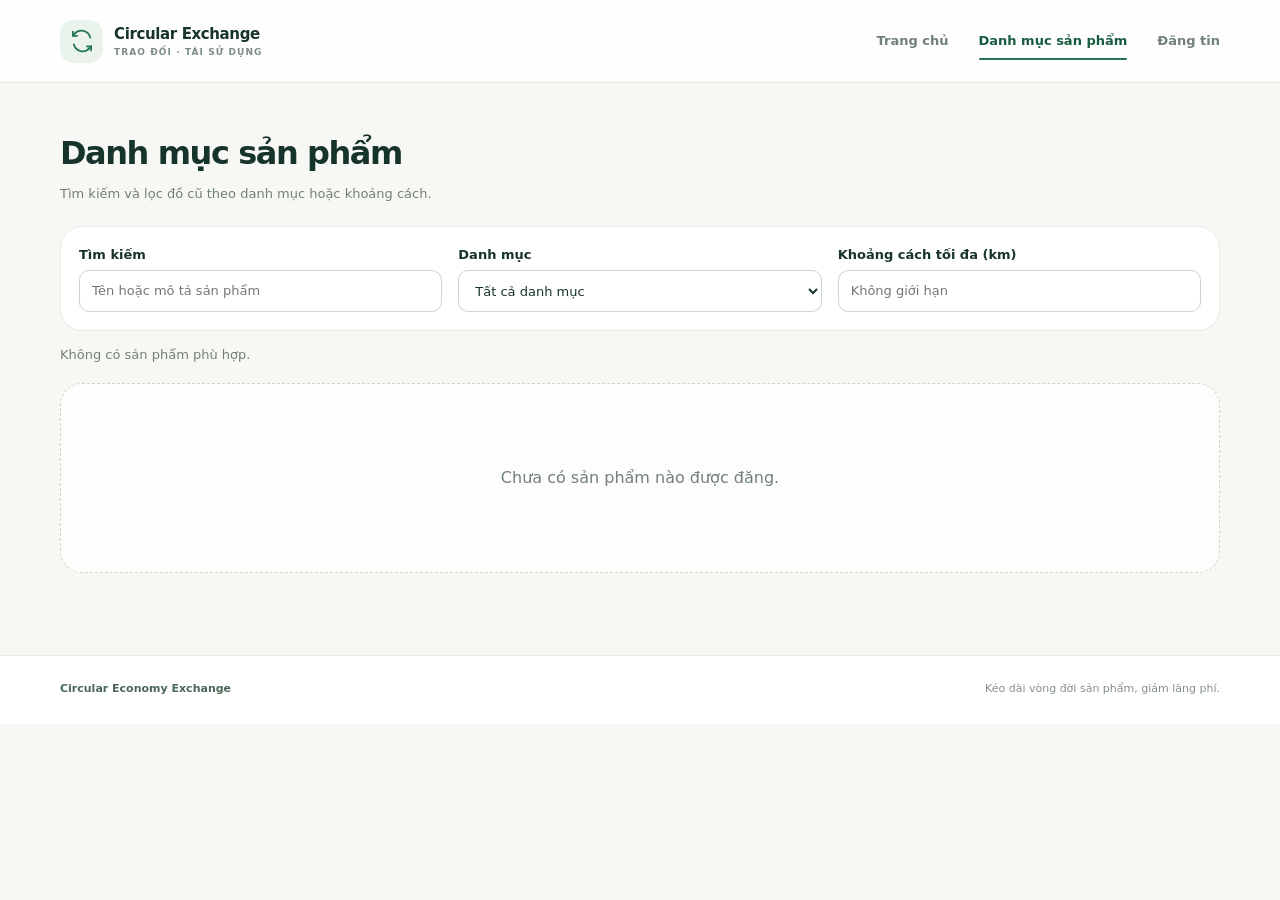
==== category.html @ d6bfd1c2 "Tích hợp 3 phần thành website hoàn chỉnh theo README - Ghép Trang chủ (AI 1), Danh mục (AI 2), Đăng " ====
<!doctype html>
<html lang="vi">
<head>
  <meta charset="utf-8">
  <meta name="viewport" content="width=device-width, initial-scale=1">
  <meta name="description" content="Tìm kiếm và lọc đồ cũ theo danh mục, khoảng cách - Circular Economy Exchange.">
  <link rel="icon" href="data:,">
  <title>Danh mục sản phẩm | Circular Economy Exchange</title>
  <link rel="stylesheet" href="./assets/css/tokens.css">
  <link rel="stylesheet" href="./assets/css/layout.css">
  <link rel="stylesheet" href="./assets/css/product-grid.css">
  <link rel="stylesheet" href="./assets/css/category.css">
  <script src="./assets/js/cee-config.js"></script>
  <script src="./assets/js/waste-reduction.js"></script>
  <script src="./assets/js/post-listing.js"></script>
  <script src="./assets/js/cee-data.js"></script>
  <script src="./assets/js/category-filter.js"></script>
  <script type="module" src="./assets/js/category-page.js"></script>
</head>
<body>
  <a class="skip-link" href="#main-content">Chuyển đến nội dung chính</a>

  <header class="site-header">
    <div class="site-header__inner page-shell">
      <a class="brand" href="./index.html" aria-label="Circular Economy Exchange - Trang chủ">
        <span class="brand__mark" aria-hidden="true">
          <svg viewBox="0 0 32 32" focusable="false">
            <path d="M25.4 12.2A10.4 10.4 0 0 0 7.2 8.1L5.6 10" />
            <path d="M5.6 5.2V10h4.8" />
            <path d="M6.6 19.8a10.4 10.4 0 0 0 18.2 4.1l1.6-1.9" />
            <path d="M26.4 26.8V22h-4.8" />
          </svg>
        </span>
        <span class="brand__text">
          <strong>Circular Exchange</strong>
          <span>TRAO ĐỔI · TÁI SỬ DỤNG</span>
        </span>
      </a>

      <nav class="site-nav" aria-label="Điều hướng chính">
        <a class="site-nav__link" href="./index.html">Trang chủ</a>
        <a class="site-nav__link site-nav__link--active" href="./category.html" aria-current="page">Danh mục sản phẩm</a>
        <a class="site-nav__link" href="./post.html">Đăng tin</a>
      </nav>
    </div>
  </header>

  <main id="main-content" class="page-shell category-page">
    <div class="category-heading">
      <h1 class="page-title">Danh mục sản phẩm</h1>
      <p class="page-intro">Tìm kiếm và lọc đồ cũ theo danh mục hoặc khoảng cách.</p>
    </div>

    <form id="filter-form" class="category-filters" role="search">
      <label>
        Tìm kiếm
        <input type="search" id="search-input" placeholder="Tên hoặc mô tả sản phẩm">
      </label>
      <label>
        Danh mục
        <select id="category-select">
          <option value="">Tất cả danh mục</option>
        </select>
      </label>
      <label>
        <span id="distance-label">Khoảng cách tối đa</span>
        <input type="number" id="distance-input" min="0" step="any" placeholder="Không giới hạn">
      </label>
    </form>

    <p id="result-status" class="result-status" role="status" aria-live="polite"></p>

    <!-- Product Grid dùng chung của AI 1 (assets/js/product-grid.js). AI 2 không tự dựng card. -->
    <div id="product-grid" class="product-grid" role="list" aria-label="Kết quả tìm kiếm" aria-busy="false"></div>
  </main>

  <footer class="site-footer">
    <div class="page-shell site-footer__inner">
      <span>Circular Economy Exchange</span>
      <span>Kéo dài vòng đời sản phẩm, giảm lãng phí.</span>
    </div>
  </footer>
</body>
</html>
---- assets/css/tokens.css ----
:root {
  color-scheme: light;
  --color-ink: #17342c;
  --color-muted: #718078;
  --color-primary: #247451;
  --color-primary-dark: #195b3e;
  --color-primary-soft: #eaf4ed;
  --color-canvas: #f7f8f4;
  --color-surface: #ffffff;
  --color-border: #e6ebe4;
  --color-accent: #d6ed86;
  --shadow-card: 0 14px 36px rgba(25, 59, 43, 0.075);
  --radius-card: 22px;
  --font-sans: Inter, ui-sans-serif, system-ui, -apple-system, BlinkMacSystemFont, "Segoe UI", sans-serif;
}

* {
  box-sizing: border-box;
}

html {
  scroll-behavior: smooth;
}

body {
  margin: 0;
  background: var(--color-canvas);
  color: var(--color-ink);
  font-family: var(--font-sans);
  line-height: 1.5;
  -webkit-font-smoothing: antialiased;
}

button,
a {
  font: inherit;
}

a {
  color: inherit;
}

.page-shell {
  width: min(1160px, calc(100% - 48px));
  margin-inline: auto;
}

:focus-visible {
  outline: 3px solid #81b59a;
  outline-offset: 3px;
}

@media (prefers-reduced-motion: reduce) {
  *,
  *::before,
  *::after {
    scroll-behavior: auto !important;
    animation-duration: 0.01ms !important;
    animation-iteration-count: 1 !important;
    transition-duration: 0.01ms !important;
  }
}
---- assets/css/layout.css ----
/* Khung chung của cả 3 trang (header, điều hướng, footer) — thuộc AI 1. */
.skip-link {
  position: absolute;
  z-index: 10;
  top: 10px;
  left: 10px;
  transform: translateY(-160%);
  border-radius: 8px;
  background: #fff;
  padding: 10px 14px;
  color: var(--color-ink);
}

.skip-link:focus {
  transform: translateY(0);
}

.site-header {
  border-bottom: 1px solid rgba(220, 229, 220, 0.8);
  background: rgba(255, 255, 255, 0.82);
}

.site-header__inner {
  display: flex;
  min-height: 82px;
  align-items: center;
  justify-content: space-between;
  gap: 24px;
}

.brand {
  display: inline-flex;
  align-items: center;
  gap: 11px;
  text-decoration: none;
}

.brand__mark {
  display: grid;
  width: 43px;
  height: 43px;
  place-items: center;
  border-radius: 14px;
  background: var(--color-primary-soft);
  color: var(--color-primary);
}

.brand__mark svg {
  width: 28px;
  height: 28px;
  fill: none;
  stroke: currentColor;
  stroke-linecap: round;
  stroke-linejoin: round;
  stroke-width: 2;
}

.brand__text {
  display: grid;
  gap: 1px;
}

.brand__text strong {
  font-size: 15px;
  font-weight: 800;
  letter-spacing: -0.025em;
}

.brand__text span {
  color: #7b8d82;
  font-size: 9px;
  font-weight: 750;
  letter-spacing: 0.12em;
}

.site-nav {
  display: flex;
  align-items: center;
  gap: 30px;
}

.site-nav__link {
  position: relative;
  padding: 9px 0;
  color: #718078;
  font-size: 13px;
  font-weight: 650;
  text-decoration: none;
  transition: color 160ms ease;
}

.site-nav__link:hover,
.site-nav__link--active {
  color: var(--color-primary-dark);
}

.site-nav__link--active::after {
  position: absolute;
  right: 0;
  bottom: 0;
  left: 0;
  height: 2px;
  border-radius: 2px;
  background: var(--color-primary);
  content: "";
}

.site-footer {
  border-top: 1px solid var(--color-border);
  background: #fff;
}

.site-footer__inner {
  display: flex;
  min-height: 68px;
  align-items: center;
  justify-content: space-between;
  gap: 20px;
  color: #839087;
  font-size: 11px;
}

.site-footer__inner span:first-child {
  color: #4a6656;
  font-weight: 750;
}

.page-title {
  margin: 0;
  color: var(--color-ink);
  font-size: clamp(25px, 3vw, 32px);
  font-weight: 800;
  letter-spacing: -0.045em;
}

.page-intro {
  margin: 7px 0 0;
  color: var(--color-muted);
  font-size: 13px;
}

@media (max-width: 820px) {
  .site-header__inner {
    flex-wrap: wrap;
    padding: 12px 0;
  }
}

@media (max-width: 560px) {
  .page-shell {
    width: min(100% - 32px, 1160px);
  }

  .site-header__inner {
    min-height: 72px;
  }

  .brand__mark {
    width: 39px;
    height: 39px;
  }

  .brand__text strong {
    font-size: 13px;
  }

  .brand__text span {
    font-size: 8px;
  }

  .site-nav {
    flex-wrap: wrap;
    gap: 4px 14px;
  }

  .site-nav__link {
    font-size: 11px;
  }

  .site-footer__inner {
    min-height: 76px;
    align-items: flex-start;
    flex-direction: column;
    justify-content: center;
    gap: 3px;
  }
}
---- assets/css/product-grid.css ----
/* Shared component stylesheet: AI 2 should reuse this file with product-grid.js. */
.product-grid {
  display: grid;
  grid-template-columns: repeat(3, minmax(0, 1fr));
  gap: 22px;
  align-items: stretch;
}

.product-card {
  min-width: 0;
  overflow: hidden;
  border: 1px solid var(--color-border);
  border-radius: var(--radius-card);
  background: var(--color-surface);
  box-shadow: 0 5px 18px rgba(25, 59, 43, 0.035);
  transition: transform 180ms ease, box-shadow 180ms ease, border-color 180ms ease;
}

.product-card:hover {
  transform: translateY(-4px);
  border-color: #d2e2d5;
  box-shadow: var(--shadow-card);
}

.product-card__media {
  position: relative;
  display: grid;
  aspect-ratio: 4 / 3;
  overflow: hidden;
  place-items: center;
  background:
    radial-gradient(circle at 78% 22%, rgba(214, 237, 134, 0.42), transparent 30%),
    linear-gradient(140deg, #edf4e9, #e4eee7);
}

.product-card__image {
  display: block;
  width: 100%;
  height: 100%;
  object-fit: cover;
}

.product-card__image--fallback {
  width: 60px;
  height: 60px;
  color: #65917b;
}

.product-card__condition {
  position: absolute;
  top: 14px;
  left: 14px;
}

.condition-badge {
  display: inline-flex;
  min-height: 27px;
  align-items: center;
  padding: 5px 10px;
  border: 1px solid transparent;
  border-radius: 999px;
  font-size: 11px;
  font-weight: 750;
  letter-spacing: 0.015em;
  line-height: 1;
  white-space: nowrap;
}

.condition-badge--like-new {
  border-color: #cce6d4;
  background: #e8f5eb;
  color: #246d43;
}

.condition-badge--good {
  border-color: #d6e4b5;
  background: #f0f5df;
  color: #647a28;
}

.condition-badge--fair {
  border-color: #f0dfbd;
  background: #fbf2e3;
  color: #946527;
}

.product-card__body {
  display: flex;
  min-height: 194px;
  flex-direction: column;
  padding: 17px 18px 16px;
}

.product-card__category {
  margin: 0 0 7px;
  color: var(--color-primary);
  font-size: 11px;
  font-weight: 750;
  letter-spacing: 0.075em;
  text-transform: uppercase;
}

.product-card__title {
  display: -webkit-box;
  overflow: hidden;
  margin: 0;
  color: var(--color-ink);
  font-size: 17px;
  font-weight: 720;
  line-height: 1.35;
  -webkit-box-orient: vertical;
  -webkit-line-clamp: 2;
}

.product-card__description {
  display: -webkit-box;
  overflow: hidden;
  margin: 8px 0 15px;
  color: var(--color-muted);
  font-size: 13px;
  line-height: 1.55;
  -webkit-box-orient: vertical;
  -webkit-line-clamp: 2;
}

.product-card__meta {
  display: flex;
  flex-wrap: wrap;
  align-items: center;
  justify-content: space-between;
  gap: 8px;
  margin-top: auto;
  padding-top: 12px;
  border-top: 1px solid #eff2ee;
}

.product-card__exchange {
  display: inline-flex;
  align-items: center;
  border-radius: 7px;
  background: #f0f5f1;
  color: #426550;
  padding: 4px 8px;
  font-size: 11px;
  font-weight: 700;
}

.product-card__date {
  color: #849088;
  font-size: 11px;
  white-space: nowrap;
}

.grid-state {
  grid-column: 1 / -1;
  display: grid;
  min-height: 190px;
  margin: 0;
  padding: 28px;
  place-items: center;
  border: 1px dashed #cad8cc;
  border-radius: var(--radius-card);
  background: rgba(255, 255, 255, 0.72);
  color: var(--color-muted);
  text-align: center;
}

@media (max-width: 900px) {
  .product-grid {
    grid-template-columns: repeat(2, minmax(0, 1fr));
    gap: 18px;
  }
}

@media (max-width: 560px) {
  .product-grid {
    grid-template-columns: minmax(0, 1fr);
    gap: 15px;
  }

  .product-card {
    display: grid;
    grid-template-columns:  minmax(112px, 38%) minmax(0, 1fr);
  }

  .product-card__media {
    min-height: 100%;
    aspect-ratio: auto;
  }

  .product-card__condition {
    top: 9px;
    left: 9px;
  }

  .condition-badge {
    min-height: 24px;
    padding: 4px 7px;
    font-size: 10px;
  }

  .product-card__body {
    min-height: 190px;
    padding: 14px 13px 12px;
  }

  .product-card__title {
    font-size: 15px;
  }

  .product-card__meta {
    align-items: flex-start;
    flex-direction: column;
    gap: 6px;
  }
}
---- assets/css/category.css ----
/* Chỉ định dạng khung trang và bộ lọc của AI 2. Product Grid/badge dùng product-grid.css của AI 1. */
.category-page {
  padding-bottom: 82px;
}

.category-heading {
  padding: 46px 0 22px;
}

.category-filters {
  display: grid;
  grid-template-columns: repeat(auto-fit, minmax(220px, 1fr));
  gap: 16px;
  margin-bottom: 14px;
  padding: 18px;
  border: 1px solid var(--color-border);
  border-radius: var(--radius-card);
  background: var(--color-surface);
}

.category-filters label {
  display: flex;
  flex-direction: column;
  gap: 6px;
  color: var(--color-ink);
  font-size: 13px;
  font-weight: 700;
}

.category-filters input,
.category-filters select {
  width: 100%;
  min-height: 42px;
  padding: 8px 12px;
  border: 1px solid #cad8cc;
  border-radius: 10px;
  background: #fff;
  color: var(--color-ink);
  font: inherit;
  font-weight: 400;
}

.category-filters input:disabled,
.category-filters select:disabled {
  background: #f1f4ef;
  color: #8a968e;
}

.result-status {
  margin: 0 0 18px;
  color: var(--color-muted);
  font-size: 13px;
}
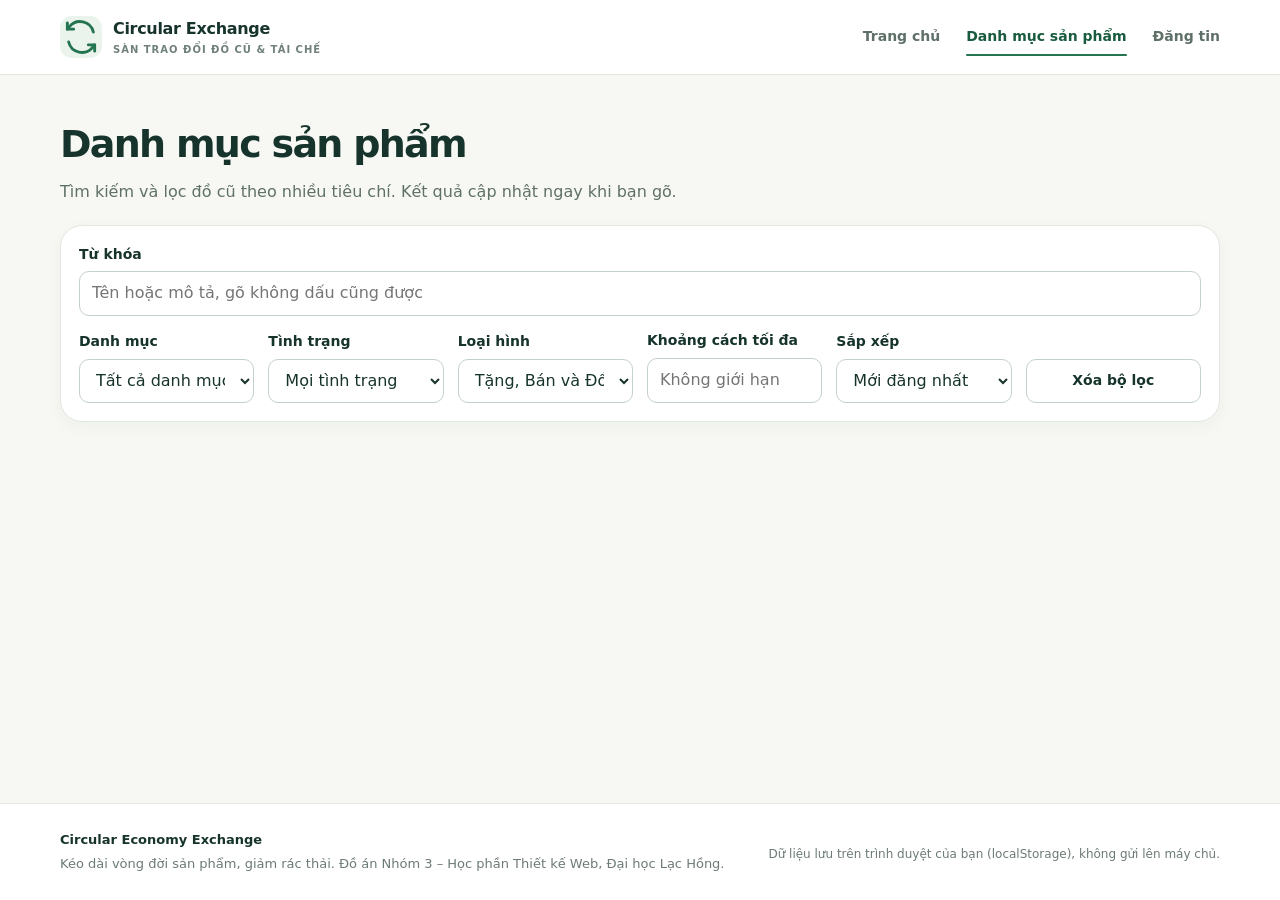
==== commit 0a58396a: "[Giao-dien] Semantic HTML5, CSS variables, Product Grid responsive, badges Tặng/Bán/Đổi, bộ lọc đa n" ====
--- a/category.html
+++ b/category.html
@@ -3,40 +3,32 @@
 <head>
   <meta charset="utf-8">
   <meta name="viewport" content="width=device-width, initial-scale=1">
-  <meta name="description" content="Tìm kiếm và lọc đồ cũ theo danh mục, khoảng cách - Circular Economy Exchange.">
-  <link rel="icon" href="data:,">
+  <meta name="description" content="Tìm kiếm và lọc đồ cũ theo danh mục, tình trạng, loại hình trao đổi và khoảng cách.">
   <title>Danh mục sản phẩm | Circular Economy Exchange</title>
-  <link rel="stylesheet" href="./assets/css/tokens.css">
-  <link rel="stylesheet" href="./assets/css/layout.css">
-  <link rel="stylesheet" href="./assets/css/product-grid.css">
-  <link rel="stylesheet" href="./assets/css/category.css">
-  <script src="./assets/js/cee-config.js"></script>
-  <script src="./assets/js/waste-reduction.js"></script>
-  <script src="./assets/js/post-listing.js"></script>
-  <script src="./assets/js/cee-data.js"></script>
-  <script src="./assets/js/category-filter.js"></script>
-  <script type="module" src="./assets/js/category-page.js"></script>
+  <link rel="icon" href="./assets/images/logo.svg" type="image/svg+xml">
+  <link rel="stylesheet" href="./css/styles.css">
+  <link rel="stylesheet" href="./css/layout.css">
+  <link rel="stylesheet" href="./css/pages.css">
+  <script defer src="./js/data.js"></script>
+  <script defer src="./js/logic/filter.js"></script>
+  <script defer src="./js/logic/listing.js"></script>
+  <script defer src="./js/logic/waste.js"></script>
+  <script defer src="./js/logic/store.js"></script>
+  <script defer src="./js/ui/components.js"></script>
+  <script defer src="./js/ui/category.js"></script>
 </head>
 <body>
   <a class="skip-link" href="#main-content">Chuyển đến nội dung chính</a>
 
   <header class="site-header">
     <div class="site-header__inner page-shell">
-      <a class="brand" href="./index.html" aria-label="Circular Economy Exchange - Trang chủ">
-        <span class="brand__mark" aria-hidden="true">
-          <svg viewBox="0 0 32 32" focusable="false">
-            <path d="M25.4 12.2A10.4 10.4 0 0 0 7.2 8.1L5.6 10" />
-            <path d="M5.6 5.2V10h4.8" />
-            <path d="M6.6 19.8a10.4 10.4 0 0 0 18.2 4.1l1.6-1.9" />
-            <path d="M26.4 26.8V22h-4.8" />
-          </svg>
-        </span>
+      <a class="brand" href="./index.html" aria-label="Circular Economy Exchange - về Trang chủ">
+        <img class="brand__logo" src="./assets/images/logo.svg" alt="" width="42" height="42">
         <span class="brand__text">
           <strong>Circular Exchange</strong>
-          <span>TRAO ĐỔI · TÁI SỬ DỤNG</span>
+          <span>SÀN TRAO ĐỔI ĐỒ CŨ &amp; TÁI CHẾ</span>
         </span>
       </a>
-
       <nav class="site-nav" aria-label="Điều hướng chính">
         <a class="site-nav__link" href="./index.html">Trang chủ</a>
         <a class="site-nav__link site-nav__link--active" href="./category.html" aria-current="page">Danh mục sản phẩm</a>
@@ -45,39 +37,63 @@
     </div>
   </header>
 
-  <main id="main-content" class="page-shell category-page">
-    <div class="category-heading">
-      <h1 class="page-title">Danh mục sản phẩm</h1>
-      <p class="page-intro">Tìm kiếm và lọc đồ cũ theo danh mục hoặc khoảng cách.</p>
-    </div>
+  <main id="main-content" class="page-shell">
+    <section class="page-heading" aria-labelledby="page-title">
+      <h1 id="page-title" class="page-title">Danh mục sản phẩm</h1>
+      <p class="page-intro">Tìm kiếm và lọc đồ cũ theo nhiều tiêu chí. Kết quả cập nhật ngay khi bạn gõ.</p>
+    </section>
 
-    <form id="filter-form" class="category-filters" role="search">
-      <label>
-        Tìm kiếm
-        <input type="search" id="search-input" placeholder="Tên hoặc mô tả sản phẩm">
-      </label>
-      <label>
-        Danh mục
-        <select id="category-select">
-          <option value="">Tất cả danh mục</option>
-        </select>
-      </label>
-      <label>
-        <span id="distance-label">Khoảng cách tối đa</span>
-        <input type="number" id="distance-input" min="0" step="any" placeholder="Không giới hạn">
-      </label>
-    </form>
+    <section aria-label="Tìm kiếm và bộ lọc">
+      <form id="filter-form" class="filters" role="search">
+        <label class="field filters__search">
+          <span class="field__label">Từ khóa</span>
+          <input type="search" id="search-input" placeholder="Tên hoặc mô tả, gõ không dấu cũng được" autocomplete="off">
+        </label>
+        <label class="field">
+          <span class="field__label">Danh mục</span>
+          <select id="category-select"><option value="">Tất cả danh mục</option></select>
+        </label>
+        <label class="field">
+          <span class="field__label">Tình trạng</span>
+          <select id="condition-select"><option value="">Mọi tình trạng</option></select>
+        </label>
+        <label class="field">
+          <span class="field__label">Loại hình</span>
+          <select id="exchange-select"><option value="">Tặng, Bán và Đổi</option></select>
+        </label>
+        <label class="field">
+          <span class="field__label" id="distance-label">Khoảng cách tối đa</span>
+          <input type="number" id="distance-input" min="0" step="any" inputmode="decimal" placeholder="Không giới hạn">
+        </label>
+        <label class="field">
+          <span class="field__label">Sắp xếp</span>
+          <select id="sort-select">
+            <option value="newest">Mới đăng nhất</option>
+            <option value="nearest">Gần tôi nhất</option>
+          </select>
+        </label>
+        <div class="filters__actions">
+          <button type="reset" class="btn btn--ghost">Xóa bộ lọc</button>
+        </div>
+      </form>
+    </section>
 
-    <p id="result-status" class="result-status" role="status" aria-live="polite"></p>
-
-    <!-- Product Grid dùng chung của AI 1 (assets/js/product-grid.js). AI 2 không tự dựng card. -->
-    <div id="product-grid" class="product-grid" role="list" aria-label="Kết quả tìm kiếm" aria-busy="false"></div>
+    <section class="products-section" aria-labelledby="result-title">
+      <h2 id="result-title" class="visually-hidden">Kết quả</h2>
+      <p id="result-status" class="result-status" role="status" aria-live="polite"></p>
+      <div id="product-grid" class="product-grid" role="list" aria-label="Kết quả tìm kiếm"></div>
+    </section>
   </main>
 
   <footer class="site-footer">
     <div class="page-shell site-footer__inner">
-      <span>Circular Economy Exchange</span>
-      <span>Kéo dài vòng đời sản phẩm, giảm lãng phí.</span>
+      <div>
+        <strong>Circular Economy Exchange</strong>
+        <p>Kéo dài vòng đời sản phẩm, giảm rác thải. Đồ án Nhóm 3 – Học phần Thiết kế Web, Đại học Lạc Hồng.</p>
+      </div>
+      <div class="site-footer__side">
+        <p class="site-footer__note">Dữ liệu lưu trên trình duyệt của bạn (localStorage), không gửi lên máy chủ.</p>
+      </div>
     </div>
   </footer>
 </body>
--- a/css/styles.css
+++ b/css/styles.css
@@ -0,0 +1,497 @@
+/* =========================================================================
+   styles.css — Biến màu (:root), nền tảng và thành phần dùng chung
+   (nút, form, badges, Product Grid, thông báo).
+   ========================================================================= */
+
+:root {
+  color-scheme: light;
+
+  /* Màu */
+  --color-ink: #17342c;
+  --color-muted: #5f7068;
+  --color-primary: #247451;
+  --color-primary-dark: #195b3e;
+  --color-primary-soft: #eaf4ed;
+  --color-canvas: #f7f8f4;
+  --color-surface: #ffffff;
+  --color-border: #e1e8df;
+  --color-border-strong: #c3d2c6;
+  --color-danger: #b3261e;
+  --color-danger-soft: #fdecea;
+
+  /* Badges */
+  --badge-like-new-bg: #e8f5eb;  --badge-like-new-fg: #1f6b40;  --badge-like-new-bd: #c4e3cd;
+  --badge-good-bg: #eef4dc;      --badge-good-fg: #57691f;      --badge-good-bd: #d3e2ad;
+  --badge-fair-bg: #fbf0df;      --badge-fair-fg: #8a5a1c;      --badge-fair-bd: #eed9b5;
+  --badge-give-bg: #e3f2fb;      --badge-give-fg: #145b86;
+  --badge-sell-bg: #fdeee6;      --badge-sell-fg: #9a3d12;
+  --badge-exchange-bg: #efeafb;  --badge-exchange-fg: #533a96;
+
+  /* Kích thước, bóng, chữ */
+  --radius-sm: 10px;
+  --radius-md: 16px;
+  --radius-card: 22px;
+  --shadow-card: 0 14px 36px rgba(25, 59, 43, 0.08);
+  --shadow-soft: 0 5px 18px rgba(25, 59, 43, 0.04);
+  --font-sans: Inter, ui-sans-serif, system-ui, -apple-system, BlinkMacSystemFont, "Segoe UI", Roboto, sans-serif;
+  --page-width: 1160px;
+}
+
+/* ---------- Nền tảng ---------- */
+
+*,
+*::before,
+*::after {
+  box-sizing: border-box;
+}
+
+html {
+  scroll-behavior: smooth;
+}
+
+body {
+  margin: 0;
+  min-height: 100vh;
+  display: flex;
+  flex-direction: column;
+  background: var(--color-canvas);
+  color: var(--color-ink);
+  font-family: var(--font-sans);
+  line-height: 1.55;
+  -webkit-font-smoothing: antialiased;
+}
+
+main {
+  flex: 1;
+}
+
+img {
+  max-width: 100%;
+  display: block;
+}
+
+a {
+  color: inherit;
+}
+
+button,
+input,
+select,
+textarea {
+  font: inherit;
+  color: inherit;
+}
+
+:focus-visible {
+  outline: 3px solid #6fa98a;
+  outline-offset: 3px;
+}
+
+.visually-hidden {
+  position: absolute;
+  width: 1px;
+  height: 1px;
+  overflow: hidden;
+  clip: rect(0 0 0 0);
+  white-space: nowrap;
+}
+
+.section-title {
+  margin: 0 0 16px;
+  font-size: clamp(20px, 2.4vw, 26px);
+  font-weight: 800;
+  letter-spacing: -0.03em;
+}
+
+.eyebrow {
+  display: flex;
+  align-items: center;
+  gap: 9px;
+  margin: 0 0 12px;
+  color: var(--color-primary);
+  font-size: 11px;
+  font-weight: 800;
+  letter-spacing: 0.14em;
+}
+
+.eyebrow__dot {
+  width: 7px;
+  height: 7px;
+  border-radius: 50%;
+  background: #84ad63;
+  box-shadow: 0 0 0 4px rgba(132, 173, 99, 0.16);
+}
+
+/* ---------- Nút ---------- */
+
+.btn {
+  display: inline-flex;
+  min-height: 44px;
+  align-items: center;
+  justify-content: center;
+  gap: 8px;
+  border: 1px solid transparent;
+  border-radius: var(--radius-sm);
+  padding: 0 18px;
+  font-size: 14px;
+  font-weight: 700;
+  text-decoration: none;
+  cursor: pointer;
+  transition: background 160ms ease, color 160ms ease, transform 160ms ease, border-color 160ms ease;
+}
+
+.btn:active {
+  transform: translateY(1px);
+}
+
+.btn--primary {
+  background: var(--color-primary);
+  color: #fff;
+  box-shadow: 0 7px 18px rgba(36, 116, 81, 0.2);
+}
+
+.btn--primary:hover {
+  background: var(--color-primary-dark);
+}
+
+.btn--ghost {
+  border-color: var(--color-border-strong);
+  background: var(--color-surface);
+  color: var(--color-ink);
+}
+
+.btn--ghost:hover {
+  border-color: var(--color-primary);
+  color: var(--color-primary-dark);
+}
+
+.btn--outline {
+  border-color: var(--color-primary);
+  background: var(--color-surface);
+  color: var(--color-primary-dark);
+}
+
+.btn--outline:hover {
+  background: var(--color-primary);
+  color: #fff;
+}
+
+.btn--block {
+  width: 100%;
+}
+
+.btn--small {
+  min-height: 34px;
+  padding: 0 12px;
+  font-size: 12px;
+  border-color: var(--color-border-strong);
+  background: var(--color-surface);
+}
+
+.link-button {
+  border: 0;
+  background: none;
+  padding: 0;
+  color: var(--color-primary-dark);
+  font-weight: 700;
+  text-decoration: underline;
+  cursor: pointer;
+}
+
+/* ---------- Form ---------- */
+
+.field {
+  display: flex;
+  min-width: 0;
+  flex-direction: column;
+  gap: 6px;
+  margin: 0;
+  padding: 0;
+  border: 0;
+}
+
+.field__label {
+  padding: 0;
+  font-size: 14px;
+  font-weight: 700;
+}
+
+.field input:not([type="radio"]):not([type="file"]),
+.field select,
+.field textarea {
+  width: 100%;
+  min-height: 44px;
+  border: 1px solid var(--color-border-strong);
+  border-radius: var(--radius-sm);
+  background: var(--color-surface);
+  padding: 9px 12px;
+  transition: border-color 160ms ease, box-shadow 160ms ease;
+}
+
+.field textarea {
+  min-height: 110px;
+  resize: vertical;
+}
+
+.field input:focus,
+.field select:focus,
+.field textarea:focus {
+  border-color: var(--color-primary);
+  box-shadow: 0 0 0 3px rgba(36, 116, 81, 0.14);
+  outline: none;
+}
+
+.field input[type="file"] {
+  max-width: 100%;
+}
+
+.field [aria-invalid="true"] {
+  border-color: var(--color-danger) !important;
+  background: var(--color-danger-soft) !important;
+}
+
+.field__hint {
+  margin: 0;
+  color: var(--color-muted);
+  font-size: 13px;
+}
+
+.field__error {
+  margin: 0;
+  color: var(--color-danger);
+  font-size: 13px;
+  font-weight: 650;
+}
+
+.field__error:empty {
+  display: none;
+}
+
+.field__error::before {
+  content: "⚠ ";
+}
+
+.required {
+  color: var(--color-danger);
+}
+
+/* ---------- Badges ---------- */
+
+.badge {
+  display: inline-flex;
+  min-height: 26px;
+  align-items: center;
+  border: 1px solid transparent;
+  border-radius: 999px;
+  padding: 4px 10px;
+  font-size: 12px;
+  font-weight: 750;
+  line-height: 1;
+  white-space: nowrap;
+}
+
+.badge--like-new { border-color: var(--badge-like-new-bd); background: var(--badge-like-new-bg); color: var(--badge-like-new-fg); }
+.badge--good     { border-color: var(--badge-good-bd);     background: var(--badge-good-bg);     color: var(--badge-good-fg); }
+.badge--fair     { border-color: var(--badge-fair-bd);     background: var(--badge-fair-bg);     color: var(--badge-fair-fg); }
+.badge--give     { background: var(--badge-give-bg);     color: var(--badge-give-fg); }
+.badge--sell     { background: var(--badge-sell-bg);     color: var(--badge-sell-fg); }
+.badge--exchange { background: var(--badge-exchange-bg); color: var(--badge-exchange-fg); }
+.badge--demo     { background: rgba(23, 52, 44, 0.8);    color: #fff; font-size: 11px; }
+
+/* ---------- Product Grid ---------- */
+
+.product-grid {
+  display: grid;
+  grid-template-columns: repeat(auto-fill, minmax(260px, 1fr));
+  gap: 22px;
+  align-items: stretch;
+}
+
+.product-grid--single {
+  grid-template-columns: minmax(0, 360px);
+}
+
+.product-card {
+  display: flex;
+  min-width: 0;
+  flex-direction: column;
+  overflow: hidden;
+  border: 1px solid var(--color-border);
+  border-radius: var(--radius-card);
+  background: var(--color-surface);
+  box-shadow: var(--shadow-soft);
+  transition: transform 180ms ease, box-shadow 180ms ease;
+}
+
+.product-card:hover {
+  transform: translateY(-4px);
+  box-shadow: var(--shadow-card);
+}
+
+.product-card__media {
+  position: relative;
+  display: grid;
+  aspect-ratio: 4 / 3;
+  overflow: hidden;
+  place-items: center;
+  background:
+    radial-gradient(circle at 78% 22%, rgba(214, 237, 134, 0.4), transparent 32%),
+    linear-gradient(140deg, #edf4e9, #e3ede6);
+}
+
+.product-card__image {
+  width: 100%;
+  height: 100%;
+  object-fit: cover;
+}
+
+.product-card__fallback svg {
+  width: 60px;
+  height: 60px;
+  fill: none;
+  stroke: #65917b;
+  stroke-width: 2.5;
+  stroke-linecap: round;
+  stroke-linejoin: round;
+}
+
+.product-card__badges {
+  position: absolute;
+  top: 12px;
+  right: 12px;
+  left: 12px;
+  display: flex;
+  flex-wrap: wrap;
+  justify-content: space-between;
+  gap: 6px;
+}
+
+.product-card__body {
+  display: flex;
+  flex: 1;
+  flex-direction: column;
+  padding: 16px 18px 18px;
+}
+
+.product-card__tags {
+  display: flex;
+  flex-wrap: wrap;
+  align-items: center;
+  gap: 8px;
+  margin-bottom: 8px;
+}
+
+.product-card__category {
+  color: var(--color-primary);
+  font-size: 11px;
+  font-weight: 750;
+  letter-spacing: 0.06em;
+  text-transform: uppercase;
+}
+
+.product-card__title {
+  margin: 0;
+  font-size: 17px;
+  font-weight: 750;
+  line-height: 1.35;
+  overflow-wrap: anywhere;
+}
+
+.product-card__description {
+  display: -webkit-box;
+  overflow: hidden;
+  margin: 6px 0 0;
+  color: var(--color-muted);
+  font-size: 13px;
+  -webkit-box-orient: vertical;
+  -webkit-line-clamp: 2;
+}
+
+.product-card__meta {
+  display: flex;
+  flex-wrap: wrap;
+  justify-content: space-between;
+  gap: 4px 12px;
+  margin: auto 0 0;
+  padding: 12px 0 0;
+  list-style: none;
+  border-top: 1px solid #eef2ed;
+  color: #6c7b73;
+  font-size: 12px;
+}
+
+.product-card__body > .product-card__meta {
+  margin-top: 14px;
+}
+
+.product-card__action {
+  margin-top: 12px;
+}
+
+.product-card__done {
+  margin: 0;
+  border-radius: var(--radius-sm);
+  background: var(--color-primary-soft);
+  padding: 9px 12px;
+  color: var(--color-primary-dark);
+  font-size: 12px;
+  font-weight: 700;
+}
+
+.grid-state {
+  grid-column: 1 / -1;
+  display: grid;
+  min-height: 160px;
+  margin: 0;
+  padding: 24px;
+  place-items: center;
+  border: 1px dashed var(--color-border-strong);
+  border-radius: var(--radius-card);
+  background: rgba(255, 255, 255, 0.7);
+  color: var(--color-muted);
+  text-align: center;
+}
+
+/* ---------- Thông báo ngắn (toast) ---------- */
+
+.toast {
+  position: fixed;
+  z-index: 50;
+  right: 20px;
+  bottom: 20px;
+  left: 20px;
+  max-width: 420px;
+  margin-left: auto;
+  border-radius: var(--radius-md);
+  background: var(--color-ink);
+  padding: 13px 16px;
+  color: #fff;
+  font-size: 14px;
+  box-shadow: var(--shadow-card);
+  opacity: 0;
+  transform: translateY(12px);
+  pointer-events: none;
+  transition: opacity 200ms ease, transform 200ms ease;
+}
+
+.toast--show {
+  opacity: 1;
+  transform: translateY(0);
+}
+
+@media (max-width: 560px) {
+  .product-grid {
+    grid-template-columns: minmax(0, 1fr);
+    gap: 16px;
+  }
+}
+
+@media (prefers-reduced-motion: reduce) {
+  *,
+  *::before,
+  *::after {
+    scroll-behavior: auto !important;
+    transition-duration: 0.01ms !important;
+    animation-duration: 0.01ms !important;
+  }
+}
--- a/css/layout.css
+++ b/css/layout.css
@@ -0,0 +1,191 @@
+/* =========================================================================
+   layout.css — Khung trang dùng chung: header, điều hướng, footer, tiêu đề trang.
+   ========================================================================= */
+
+.page-shell {
+  width: min(var(--page-width), calc(100% - 48px));
+  margin-inline: auto;
+}
+
+.skip-link {
+  position: absolute;
+  z-index: 60;
+  top: 10px;
+  left: 10px;
+  border-radius: 8px;
+  background: #fff;
+  padding: 10px 14px;
+  transform: translateY(-160%);
+}
+
+.skip-link:focus {
+  transform: translateY(0);
+}
+
+/* ---------- Header ---------- */
+
+.site-header {
+  position: sticky;
+  z-index: 40;
+  top: 0;
+  border-bottom: 1px solid var(--color-border);
+  background: rgba(255, 255, 255, 0.92);
+  backdrop-filter: blur(8px);
+}
+
+.site-header__inner {
+  display: flex;
+  min-height: 74px;
+  align-items: center;
+  justify-content: space-between;
+  gap: 12px 24px;
+}
+
+.brand {
+  display: inline-flex;
+  align-items: center;
+  gap: 11px;
+  text-decoration: none;
+}
+
+.brand__logo {
+  width: 42px;
+  height: 42px;
+}
+
+.brand__text {
+  display: grid;
+}
+
+.brand__text strong {
+  font-size: 16px;
+  font-weight: 800;
+  letter-spacing: -0.02em;
+}
+
+.brand__text span {
+  color: #708179;
+  font-size: 10px;
+  font-weight: 750;
+  letter-spacing: 0.1em;
+}
+
+.site-nav {
+  display: flex;
+  flex-wrap: wrap;
+  gap: 4px 26px;
+}
+
+.site-nav__link {
+  position: relative;
+  padding: 8px 0;
+  color: #5f7068;
+  font-size: 14px;
+  font-weight: 650;
+  text-decoration: none;
+  transition: color 160ms ease;
+}
+
+.site-nav__link:hover,
+.site-nav__link--active {
+  color: var(--color-primary-dark);
+}
+
+.site-nav__link--active::after {
+  position: absolute;
+  right: 0;
+  bottom: 0;
+  left: 0;
+  height: 2px;
+  border-radius: 2px;
+  background: var(--color-primary);
+  content: "";
+}
+
+/* ---------- Tiêu đề trang con ---------- */
+
+.page-heading {
+  padding: 40px 0 20px;
+}
+
+.page-title {
+  margin: 0;
+  font-size: clamp(28px, 4vw, 38px);
+  font-weight: 800;
+  letter-spacing: -0.045em;
+}
+
+.page-intro {
+  margin: 6px 0 0;
+  color: var(--color-muted);
+}
+
+/* ---------- Footer ---------- */
+
+.site-footer {
+  margin-top: 64px;
+  border-top: 1px solid var(--color-border);
+  background: var(--color-surface);
+}
+
+.site-footer__inner {
+  display: flex;
+  flex-wrap: wrap;
+  align-items: center;
+  justify-content: space-between;
+  gap: 16px 32px;
+  padding: 26px 0;
+  color: #6c7b73;
+  font-size: 13px;
+}
+
+.site-footer__inner strong {
+  color: var(--color-ink);
+}
+
+.site-footer__inner p {
+  margin: 4px 0 0;
+}
+
+.site-footer__side {
+  display: flex;
+  flex-direction: column;
+  align-items: flex-end;
+  gap: 8px;
+}
+
+.site-footer__note {
+  font-size: 12px;
+}
+
+/* ---------- Responsive ---------- */
+
+@media (max-width: 720px) {
+  .site-header {
+    position: static;
+  }
+
+  .site-header__inner {
+    flex-direction: column;
+    align-items: flex-start;
+    padding: 12px 0 6px;
+  }
+
+  .site-nav {
+    gap: 2px 18px;
+  }
+
+  .site-footer__side {
+    align-items: flex-start;
+  }
+}
+
+@media (max-width: 560px) {
+  .page-shell {
+    width: calc(100% - 32px);
+  }
+
+  .site-nav__link {
+    font-size: 13px;
+  }
+}
--- a/css/pages.css
+++ b/css/pages.css
@@ -0,0 +1,546 @@
+/* =========================================================================
+   pages.css — Phần riêng của từng trang: Trang chủ, Danh mục, Đăng tin.
+   ========================================================================= */
+
+/* ======================= TRANG CHỦ ======================= */
+
+.hero {
+  display: grid;
+  grid-template-columns: minmax(0, 1.25fr) minmax(280px, 0.75fr);
+  align-items: center;
+  gap: 56px;
+  padding: 56px 0 32px;
+}
+
+.hero h1 {
+  margin: 0;
+  font-size: clamp(38px, 5.4vw, 62px);
+  font-weight: 800;
+  letter-spacing: -0.06em;
+  line-height: 1.05;
+}
+
+.hero h1 span {
+  color: var(--color-primary);
+}
+
+.hero__description {
+  max-width: 500px;
+  margin: 18px 0 22px;
+  color: var(--color-muted);
+  font-size: 16px;
+}
+
+.hero__actions {
+  display: flex;
+  flex-wrap: wrap;
+  gap: 12px;
+}
+
+.impact-card {
+  position: relative;
+  overflow: hidden;
+  border: 1px solid #dcebdd;
+  border-radius: var(--radius-card);
+  background: linear-gradient(145deg, #ffffff 5%, #edf6ea 100%);
+  padding: 26px;
+  box-shadow: var(--shadow-card);
+}
+
+.impact-card::after {
+  position: absolute;
+  right: -50px;
+  bottom: -80px;
+  width: 200px;
+  height: 200px;
+  border: 1px solid rgba(78, 139, 91, 0.14);
+  border-radius: 50%;
+  box-shadow: 0 0 0 22px rgba(78, 139, 91, 0.04), 0 0 0 44px rgba(78, 139, 91, 0.03);
+  content: "";
+}
+
+.impact-card__tag {
+  margin: 0;
+  color: #6f8274;
+  font-size: 11px;
+  font-weight: 800;
+  letter-spacing: 0.11em;
+}
+
+.impact-card__label {
+  margin: 14px 0 6px;
+  color: #3f5649;
+  font-size: 15px;
+  font-weight: 700;
+}
+
+.impact-card__label small {
+  display: block;
+  color: var(--color-muted);
+  font-weight: 600;
+}
+
+.impact-card__value {
+  margin: 0;
+  color: var(--color-primary-dark);
+  font-size: clamp(34px, 4vw, 46px);
+  font-weight: 820;
+  letter-spacing: -0.05em;
+  line-height: 1.1;
+}
+
+.impact-card__note {
+  position: relative;
+  z-index: 1;
+  margin: 10px 0 0;
+  color: #66776d;
+  font-size: 12px;
+}
+
+/* Thống kê nhanh */
+
+.stats {
+  display: grid;
+  grid-template-columns: repeat(2, minmax(0, 1fr)) minmax(0, 2fr);
+  gap: 18px;
+  padding: 8px 0 40px;
+}
+
+.stat-card {
+  border: 1px solid var(--color-border);
+  border-radius: var(--radius-md);
+  background: var(--color-surface);
+  padding: 18px 20px;
+  box-shadow: var(--shadow-soft);
+}
+
+.stat-card__label {
+  margin: 0 0 6px;
+  color: var(--color-muted);
+  font-size: 13px;
+  font-weight: 650;
+}
+
+.stat-card__value {
+  margin: 0;
+  font-size: 34px;
+  font-weight: 800;
+  letter-spacing: -0.04em;
+}
+
+/* Biểu đồ thanh theo danh mục (CSS thuần) */
+
+.breakdown {
+  display: grid;
+  gap: 8px;
+  margin: 0;
+  padding: 0;
+  list-style: none;
+}
+
+.breakdown__row {
+  display: grid;
+  grid-template-columns: minmax(90px, 160px) minmax(0, 1fr) auto;
+  align-items: center;
+  gap: 10px;
+  font-size: 13px;
+}
+
+.breakdown__label {
+  overflow: hidden;
+  text-overflow: ellipsis;
+  white-space: nowrap;
+}
+
+.breakdown__track {
+  height: 10px;
+  overflow: hidden;
+  border-radius: 999px;
+  background: #eef3ec;
+}
+
+.breakdown__bar {
+  display: block;
+  height: 100%;
+  border-radius: inherit;
+  background: linear-gradient(90deg, #84ad63, var(--color-primary));
+  transition: width 400ms ease;
+}
+
+.breakdown__value {
+  font-weight: 750;
+}
+
+.breakdown__empty {
+  margin: 0;
+  color: var(--color-muted);
+  font-size: 13px;
+}
+
+/* Cách hoạt động */
+
+.how-it-works {
+  padding-bottom: 36px;
+}
+
+.how-it-works__steps {
+  display: grid;
+  grid-template-columns: repeat(3, minmax(0, 1fr));
+  gap: 16px;
+  margin: 0;
+  padding: 0;
+  list-style: none;
+}
+
+.how-step {
+  border: 1px solid var(--color-border);
+  border-radius: var(--radius-md);
+  background: var(--color-surface);
+  padding: 18px 20px;
+}
+
+.how-step__number {
+  display: inline-grid;
+  width: 30px;
+  height: 30px;
+  place-items: center;
+  border-radius: 50%;
+  background: var(--color-primary-soft);
+  color: var(--color-primary-dark);
+  font-weight: 800;
+}
+
+.how-step h3 {
+  margin: 10px 0 4px;
+  font-size: 16px;
+}
+
+.how-step p {
+  margin: 0;
+  color: var(--color-muted);
+  font-size: 14px;
+}
+
+.how-step a {
+  display: inline-block;
+  margin-top: 8px;
+  color: var(--color-primary-dark);
+  font-size: 13px;
+  font-weight: 750;
+  text-decoration: none;
+}
+
+/* Danh mục nổi bật */
+
+.quick-categories {
+  padding-bottom: 36px;
+}
+
+.chip-list {
+  display: flex;
+  flex-wrap: wrap;
+  gap: 10px;
+  margin: 0;
+  padding: 0;
+  list-style: none;
+}
+
+.chip {
+  display: inline-flex;
+  min-height: 38px;
+  align-items: center;
+  border: 1px solid var(--color-border-strong);
+  border-radius: 999px;
+  background: var(--color-surface);
+  padding: 0 16px;
+  font-size: 14px;
+  font-weight: 650;
+  text-decoration: none;
+  transition: background 160ms ease, border-color 160ms ease;
+}
+
+.chip:hover {
+  border-color: var(--color-primary);
+  background: var(--color-primary-soft);
+}
+
+/* Mặt hàng mới */
+
+.section-heading {
+  display: flex;
+  flex-wrap: wrap;
+  align-items: flex-end;
+  justify-content: space-between;
+  gap: 8px 20px;
+  margin-bottom: 20px;
+}
+
+.section-heading .section-title {
+  margin-bottom: 4px;
+}
+
+.section-heading__description {
+  margin: 0;
+  color: var(--color-muted);
+  font-size: 14px;
+}
+
+.section-heading__link {
+  color: var(--color-primary-dark);
+  font-weight: 750;
+  text-decoration: none;
+}
+
+/* ======================= DANH MỤC ======================= */
+
+.filters {
+  display: grid;
+  grid-template-columns: repeat(auto-fit, minmax(170px, 1fr));
+  align-items: end;
+  gap: 14px;
+  border: 1px solid var(--color-border);
+  border-radius: var(--radius-card);
+  background: var(--color-surface);
+  padding: 18px;
+  box-shadow: var(--shadow-soft);
+}
+
+.filters__search {
+  grid-column: 1 / -1;
+}
+
+.filters__actions {
+  display: flex;
+}
+
+.filters__actions .btn {
+  width: 100%;
+}
+
+.result-status {
+  margin: 18px 0 14px;
+  color: var(--color-muted);
+  font-size: 14px;
+}
+
+/* ======================= ĐĂNG TIN ======================= */
+
+.post-layout {
+  display: grid;
+  grid-template-columns: minmax(0, 1fr) 300px;
+  align-items: start;
+  gap: 0 32px;
+}
+
+.post-main {
+  padding-top: 40px;
+}
+
+.post-main .page-intro {
+  margin-bottom: 20px;
+}
+
+.form-card {
+  display: grid;
+  gap: 18px;
+  border: 1px solid var(--color-border);
+  border-radius: var(--radius-card);
+  background: var(--color-surface);
+  padding: 24px;
+  box-shadow: var(--shadow-soft);
+}
+
+.form-row {
+  display: grid;
+  grid-template-columns: repeat(2, minmax(0, 1fr));
+  gap: 18px;
+}
+
+.choices {
+  display: grid;
+  grid-template-columns: repeat(3, minmax(0, 1fr));
+  gap: 10px;
+  border-radius: var(--radius-sm);
+}
+
+.choice {
+  position: relative;
+  cursor: pointer;
+}
+
+.choice input {
+  position: absolute;
+  opacity: 0;
+  inset: 0;
+  margin: 0;
+  cursor: pointer;
+}
+
+.choice__body {
+  display: flex;
+  height: 100%;
+  flex-direction: column;
+  gap: 2px;
+  border: 1px solid var(--color-border-strong);
+  border-radius: var(--radius-sm);
+  background: var(--color-surface);
+  padding: 12px;
+  transition: border-color 160ms ease, background 160ms ease;
+}
+
+.choice__body small {
+  color: var(--color-muted);
+}
+
+.choice input:checked + .choice__body {
+  border-color: var(--color-primary);
+  background: var(--color-primary-soft);
+  box-shadow: inset 0 0 0 1px var(--color-primary);
+}
+
+.choice input:focus-visible + .choice__body {
+  outline: 3px solid #6fa98a;
+  outline-offset: 2px;
+}
+
+#exchange-group[aria-invalid="true"] .choice__body {
+  border-color: var(--color-danger);
+  background: var(--color-danger-soft);
+}
+
+.image-preview {
+  display: flex;
+  align-items: center;
+  gap: 14px;
+  margin-top: 6px;
+}
+
+.image-preview[hidden] {
+  display: none;
+}
+
+.image-preview img {
+  width: 96px;
+  height: 96px;
+  border: 1px solid var(--color-border);
+  border-radius: var(--radius-sm);
+  object-fit: cover;
+}
+
+.image-preview__name {
+  margin: 0 0 4px;
+  font-size: 13px;
+  overflow-wrap: anywhere;
+}
+
+.form-actions {
+  display: flex;
+  flex-wrap: wrap;
+  gap: 12px;
+}
+
+.result-card {
+  margin-top: 20px;
+  border: 1px solid #bcdcc7;
+  border-radius: var(--radius-card);
+  background: var(--color-primary-soft);
+  padding: 20px;
+}
+
+.result-card[hidden] {
+  display: none;
+}
+
+.result-card h2 {
+  margin: 0 0 6px;
+  font-size: 20px;
+}
+
+.result-card p {
+  margin: 0 0 14px;
+}
+
+.result-card__links {
+  margin: 14px 0 0 !important;
+  font-weight: 700;
+}
+
+.post-side {
+  position: sticky;
+  top: 96px;
+  margin-top: 132px;
+  border: 1px solid var(--color-border);
+  border-radius: var(--radius-card);
+  background: var(--color-surface);
+  padding: 20px;
+}
+
+.post-side .section-title {
+  font-size: 18px;
+}
+
+.tips {
+  display: grid;
+  gap: 10px;
+  margin: 0;
+  padding-left: 18px;
+  color: var(--color-muted);
+  font-size: 14px;
+}
+
+.my-listings {
+  grid-column: 1 / -1;
+  padding-top: 48px;
+}
+
+/* ======================= RESPONSIVE ======================= */
+
+@media (max-width: 960px) {
+  .stats {
+    grid-template-columns: repeat(2, minmax(0, 1fr));
+  }
+
+  .stat-card--wide {
+    grid-column: 1 / -1;
+  }
+
+  .post-layout {
+    grid-template-columns: minmax(0, 1fr);
+  }
+
+  .post-side {
+    position: static;
+    margin-top: 24px;
+  }
+}
+
+@media (max-width: 820px) {
+  .hero {
+    grid-template-columns: minmax(0, 1fr);
+    gap: 28px;
+    padding-top: 36px;
+  }
+
+  .how-it-works__steps {
+    grid-template-columns: minmax(0, 1fr);
+  }
+}
+
+@media (max-width: 560px) {
+  .form-card {
+    padding: 16px;
+  }
+
+  .form-row,
+  .choices {
+    grid-template-columns: minmax(0, 1fr);
+  }
+
+  .stat-card__value {
+    font-size: 28px;
+  }
+
+  .breakdown__row {
+    grid-template-columns: minmax(70px, 110px) minmax(0, 1fr) auto;
+  }
+}
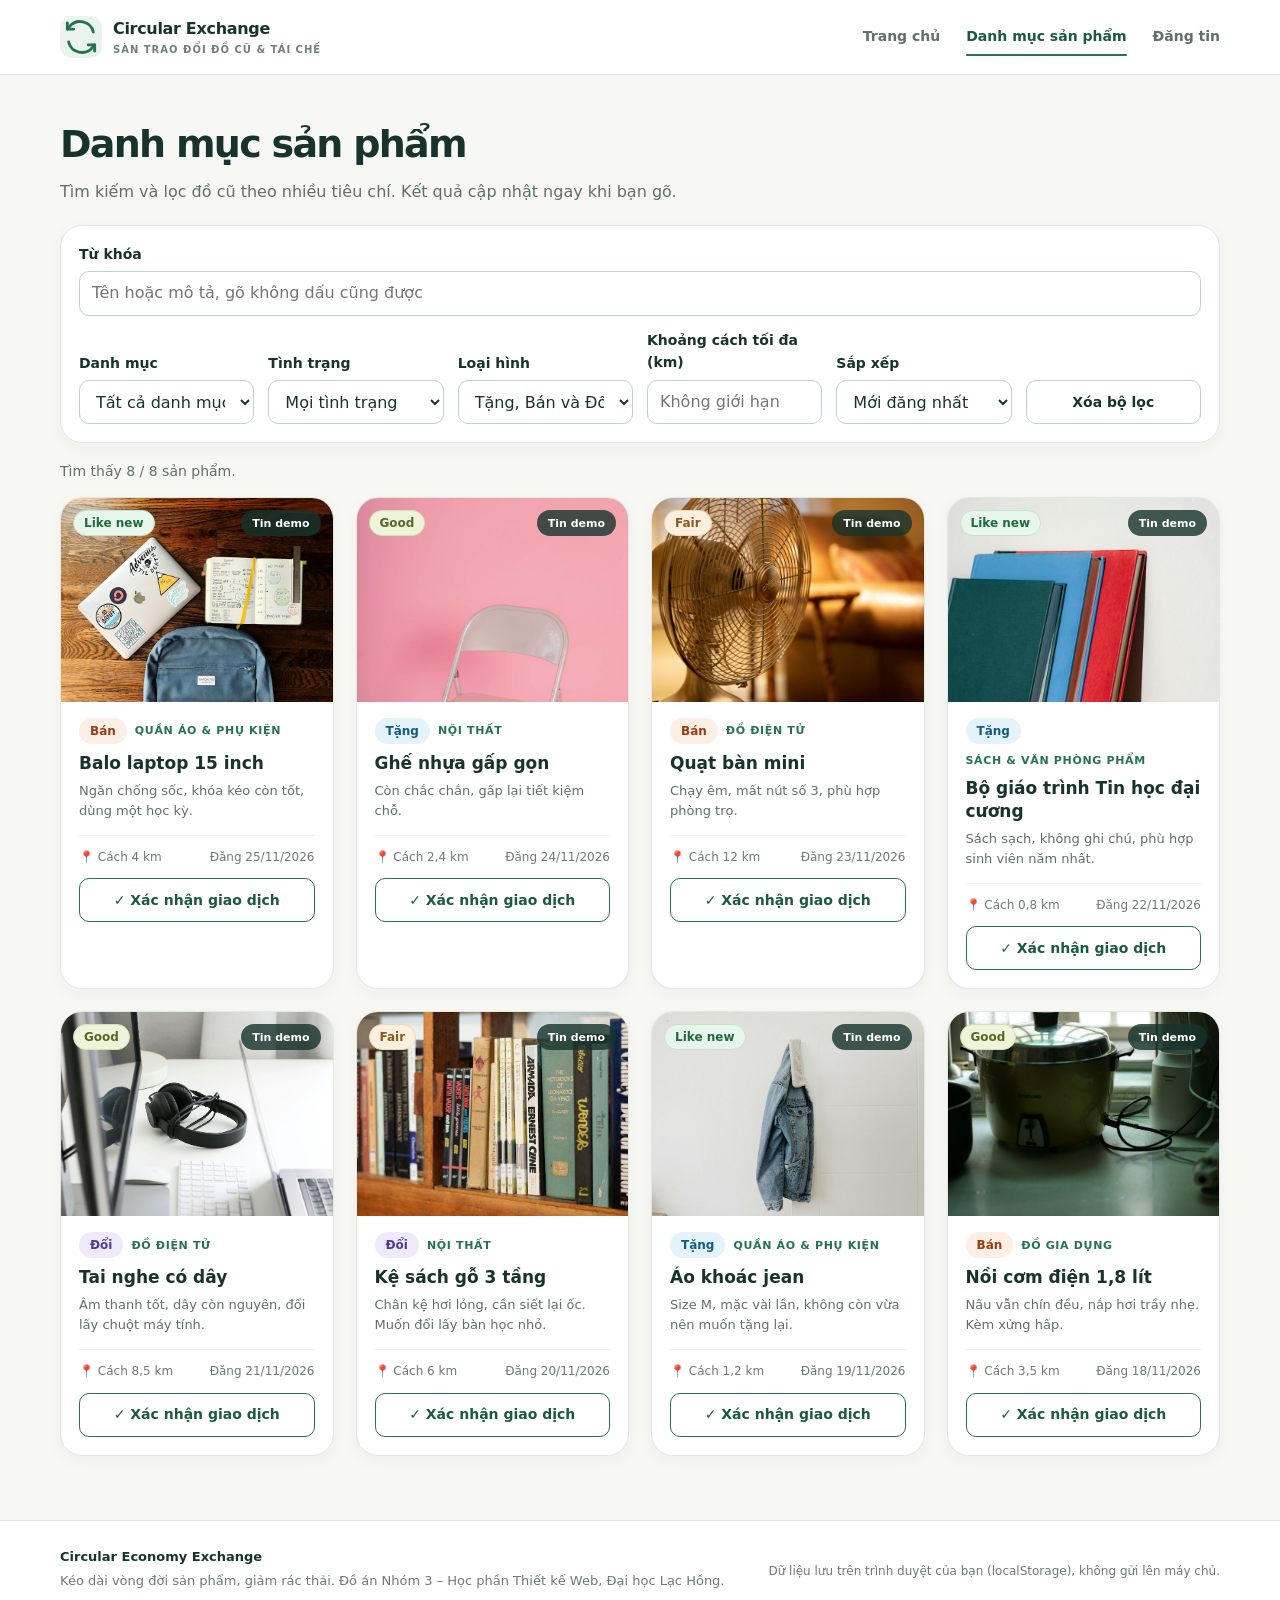
==== commit 7e00b945: "Thêm ?v= cho file css/js để trình duyệt không giữ bản cũ sau khi cập nhật GitHub Pages gửi cache-con" ====
--- a/category.html
+++ b/category.html
@@ -6,16 +6,16 @@
   <meta name="description" content="Tìm kiếm và lọc đồ cũ theo danh mục, tình trạng, loại hình trao đổi và khoảng cách.">
   <title>Danh mục sản phẩm | Circular Economy Exchange</title>
   <link rel="icon" href="./assets/images/logo.svg" type="image/svg+xml">
-  <link rel="stylesheet" href="./css/styles.css">
-  <link rel="stylesheet" href="./css/layout.css">
-  <link rel="stylesheet" href="./css/pages.css">
-  <script defer src="./js/data.js"></script>
-  <script defer src="./js/logic/filter.js"></script>
-  <script defer src="./js/logic/listing.js"></script>
-  <script defer src="./js/logic/waste.js"></script>
-  <script defer src="./js/logic/store.js"></script>
-  <script defer src="./js/ui/components.js"></script>
-  <script defer src="./js/ui/category.js"></script>
+  <link rel="stylesheet" href="./css/styles.css?v=20261127">
+  <link rel="stylesheet" href="./css/layout.css?v=20261127">
+  <link rel="stylesheet" href="./css/pages.css?v=20261127">
+  <script defer src="./js/data.js?v=20261127"></script>
+  <script defer src="./js/logic/filter.js?v=20261127"></script>
+  <script defer src="./js/logic/listing.js?v=20261127"></script>
+  <script defer src="./js/logic/waste.js?v=20261127"></script>
+  <script defer src="./js/logic/store.js?v=20261127"></script>
+  <script defer src="./js/ui/components.js?v=20261127"></script>
+  <script defer src="./js/ui/category.js?v=20261127"></script>
 </head>
 <body>
   <a class="skip-link" href="#main-content">Chuyển đến nội dung chính</a>
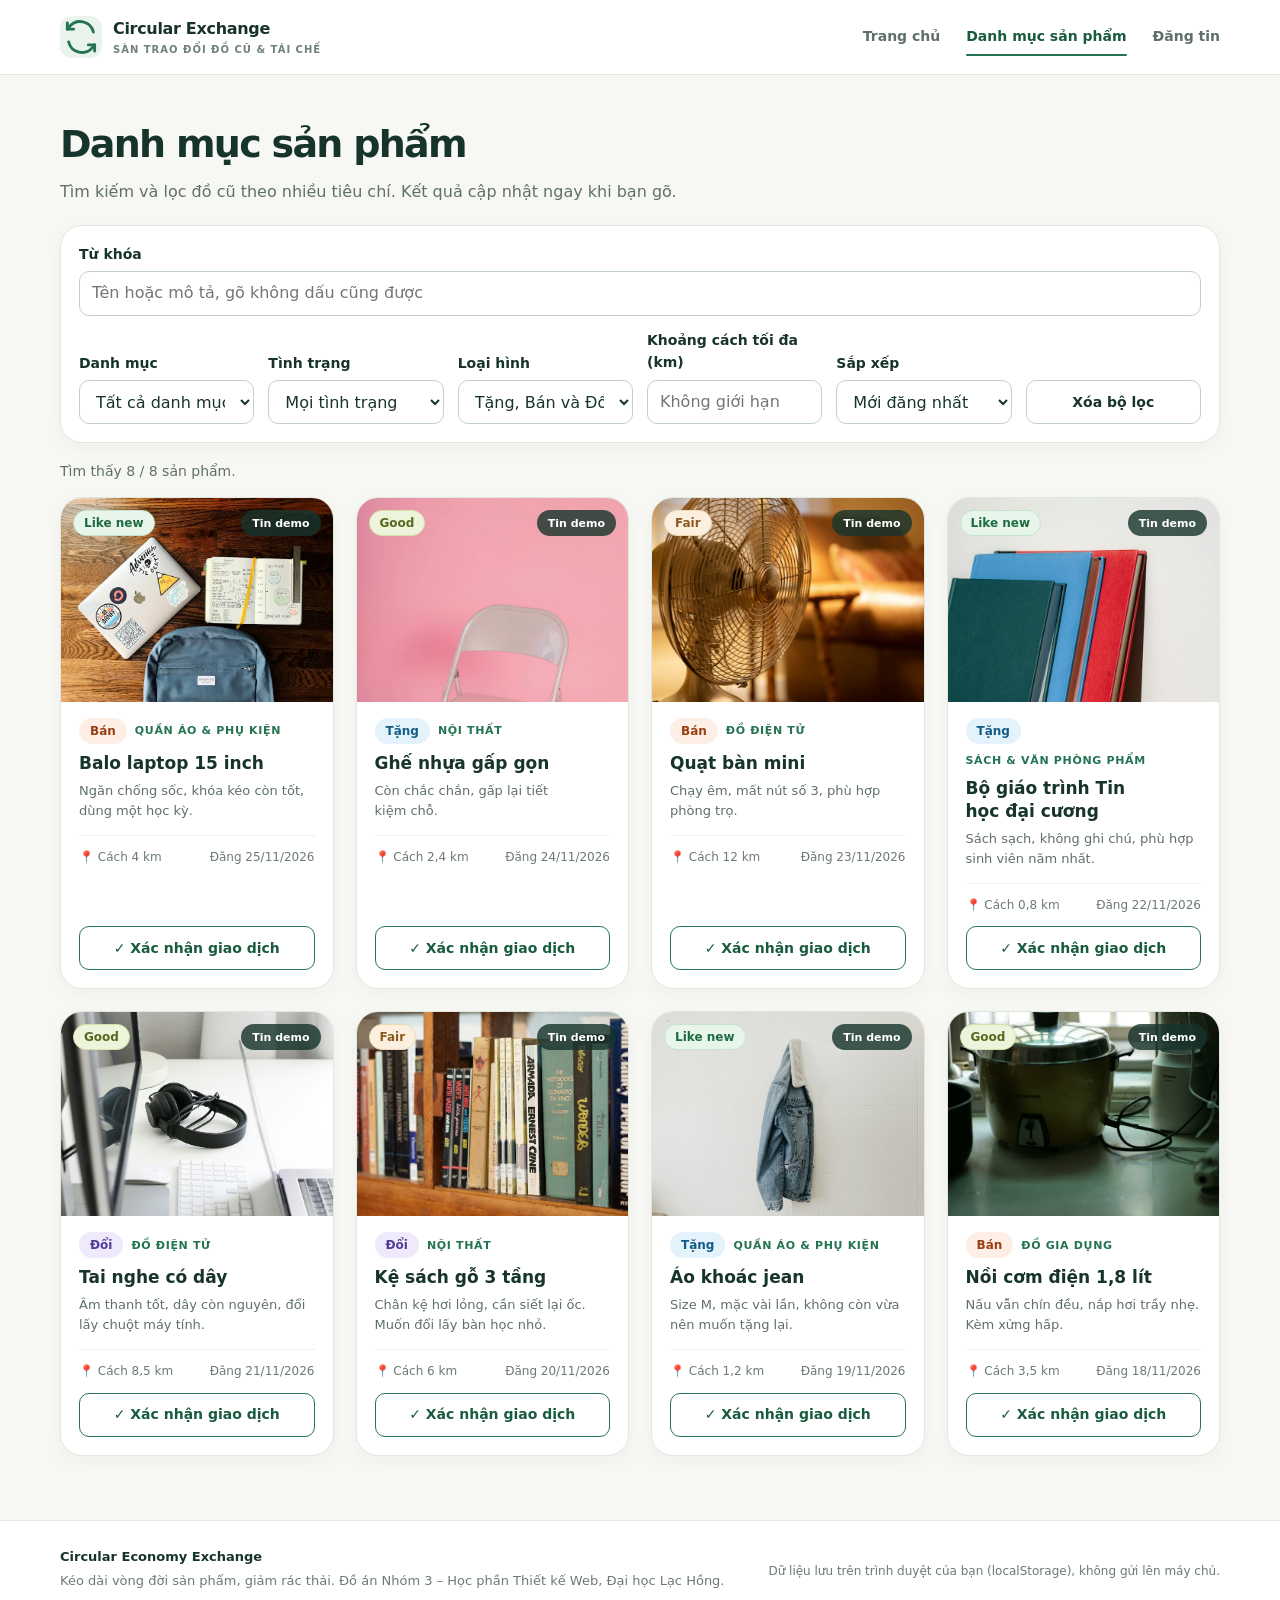
==== commit 739d2365: "Nâng cấp giao diện: thẻ đều nhau, hiệu ứng cuộn, menu, hero - Thẻ sản phẩm cao bằng nhau, nút luôn ở" ====
--- a/category.html
+++ b/category.html
@@ -6,16 +6,16 @@
   <meta name="description" content="Tìm kiếm và lọc đồ cũ theo danh mục, tình trạng, loại hình trao đổi và khoảng cách.">
   <title>Danh mục sản phẩm | Circular Economy Exchange</title>
   <link rel="icon" href="./assets/images/logo.svg" type="image/svg+xml">
-  <link rel="stylesheet" href="./css/styles.css?v=20261127">
-  <link rel="stylesheet" href="./css/layout.css?v=20261127">
-  <link rel="stylesheet" href="./css/pages.css?v=20261127">
-  <script defer src="./js/data.js?v=20261127"></script>
-  <script defer src="./js/logic/filter.js?v=20261127"></script>
-  <script defer src="./js/logic/listing.js?v=20261127"></script>
-  <script defer src="./js/logic/waste.js?v=20261127"></script>
-  <script defer src="./js/logic/store.js?v=20261127"></script>
-  <script defer src="./js/ui/components.js?v=20261127"></script>
-  <script defer src="./js/ui/category.js?v=20261127"></script>
+  <link rel="stylesheet" href="./css/styles.css?v=20261127b">
+  <link rel="stylesheet" href="./css/layout.css?v=20261127b">
+  <link rel="stylesheet" href="./css/pages.css?v=20261127b">
+  <script defer src="./js/data.js?v=20261127b"></script>
+  <script defer src="./js/logic/filter.js?v=20261127b"></script>
+  <script defer src="./js/logic/listing.js?v=20261127b"></script>
+  <script defer src="./js/logic/waste.js?v=20261127b"></script>
+  <script defer src="./js/logic/store.js?v=20261127b"></script>
+  <script defer src="./js/ui/components.js?v=20261127b"></script>
+  <script defer src="./js/ui/category.js?v=20261127b"></script>
 </head>
 <body>
   <a class="skip-link" href="#main-content">Chuyển đến nội dung chính</a>
--- a/css/styles.css
+++ b/css/styles.css
@@ -495,3 +495,155 @@
     animation-duration: 0.01ms !important;
   }
 }
+
+/* =========================================================================
+   Nâng cấp giao diện (polish) — chỉ thêm hiệu ứng và chỉnh chi tiết, không đổi
+   màu chủ đạo, logo hay bố cục. Hiệu ứng cuộn dùng animation-timeline (Chrome,
+   Edge, Safari mới); trình duyệt chưa hỗ trợ thì bỏ qua, trang vẫn đầy đủ.
+   ========================================================================= */
+
+html {
+  scroll-padding-top: 92px; /* tránh header dính che mất tiêu đề khi nhảy tới #new-items */
+}
+
+::selection {
+  background: #cfe8d5;
+  color: var(--color-ink);
+}
+
+h1,
+h2,
+h3 {
+  text-wrap: balance;
+}
+
+p {
+  text-wrap: pretty;
+}
+
+/* Nút: phản hồi khi nhấn */
+.btn:active {
+  transform: scale(0.98);
+}
+
+/* Thẻ sản phẩm: cao bằng nhau, nút luôn nằm đáy thẻ, ảnh phóng nhẹ khi rê chuột */
+.product-card__body > .product-card__meta {
+  margin-bottom: 12px;
+}
+
+.product-card__action,
+.product-card__done {
+  margin-top: auto;
+}
+
+.product-card__image {
+  background: var(--color-primary-soft);
+  transition: transform 520ms cubic-bezier(0.2, 0.7, 0.2, 1);
+}
+
+.product-card:hover .product-card__image {
+  transform: scale(1.06);
+}
+
+.product-card:focus-within {
+  border-color: var(--color-border-strong);
+  box-shadow: var(--shadow-card);
+}
+
+/* Menu: gạch chân trượt khi rê chuột vào mục chưa chọn */
+.site-nav__link:not(.site-nav__link--active)::after {
+  position: absolute;
+  right: 0;
+  bottom: 0;
+  left: 0;
+  height: 2px;
+  border-radius: 2px;
+  background: currentColor;
+  content: "";
+  transform: scaleX(0);
+  transform-origin: left;
+  transition: transform 220ms ease;
+}
+
+.site-nav__link:not(.site-nav__link--active):hover::after,
+.site-nav__link:not(.site-nav__link--active):focus-visible::after {
+  transform: scaleX(1);
+}
+
+/* Trang chủ: chữ nhấn có dải xanh chuyển sắc, nền hero có vầng sáng nhẹ */
+.hero {
+  position: relative;
+  isolation: isolate;
+}
+
+.hero::before {
+  position: absolute;
+  z-index: -1;
+  top: 0;
+  right: 0;
+  width: min(560px, 80%);
+  height: 420px;
+  background: radial-gradient(circle at 55% 45%, rgba(123, 196, 127, 0.18), transparent 66%);
+  content: "";
+  pointer-events: none;
+}
+
+.hero h1 span {
+  background: linear-gradient(90deg, var(--color-primary-dark), #3f9a63);
+  -webkit-background-clip: text;
+  background-clip: text;
+  -webkit-text-fill-color: transparent;
+}
+
+/* Hiệu ứng theo cuộn trang */
+@supports (animation-timeline: view()) {
+  @keyframes cee-reveal {
+    /* Chỉ dịch chuyển nhẹ, KHÔNG ẩn nội dung (opacity) để in/chụp/đọc bằng công cụ khác vẫn thấy đủ */
+    from {
+      transform: translateY(20px);
+    }
+    to {
+      transform: none;
+    }
+  }
+
+  @keyframes cee-header-shadow {
+    from {
+      box-shadow: 0 0 0 rgba(25, 59, 43, 0);
+    }
+    to {
+      box-shadow: 0 8px 24px rgba(25, 59, 43, 0.08);
+    }
+  }
+
+  .stat-card,
+  .how-step,
+  .section-heading,
+  .product-card,
+  .chip-list {
+    animation: cee-reveal linear backwards;
+    animation-timeline: view();
+    animation-range: entry 0% entry 35%;
+  }
+
+  .site-header {
+    animation: cee-header-shadow linear both;
+    animation-timeline: scroll(root);
+    animation-range: 0 90px;
+  }
+}
+
+@media (prefers-reduced-motion: reduce) {
+  .stat-card,
+  .how-step,
+  .section-heading,
+  .product-card,
+  .chip-list,
+  .site-header {
+    animation: none !important;
+  }
+
+  .product-card:hover .product-card__image {
+    transform: none;
+  }
+}
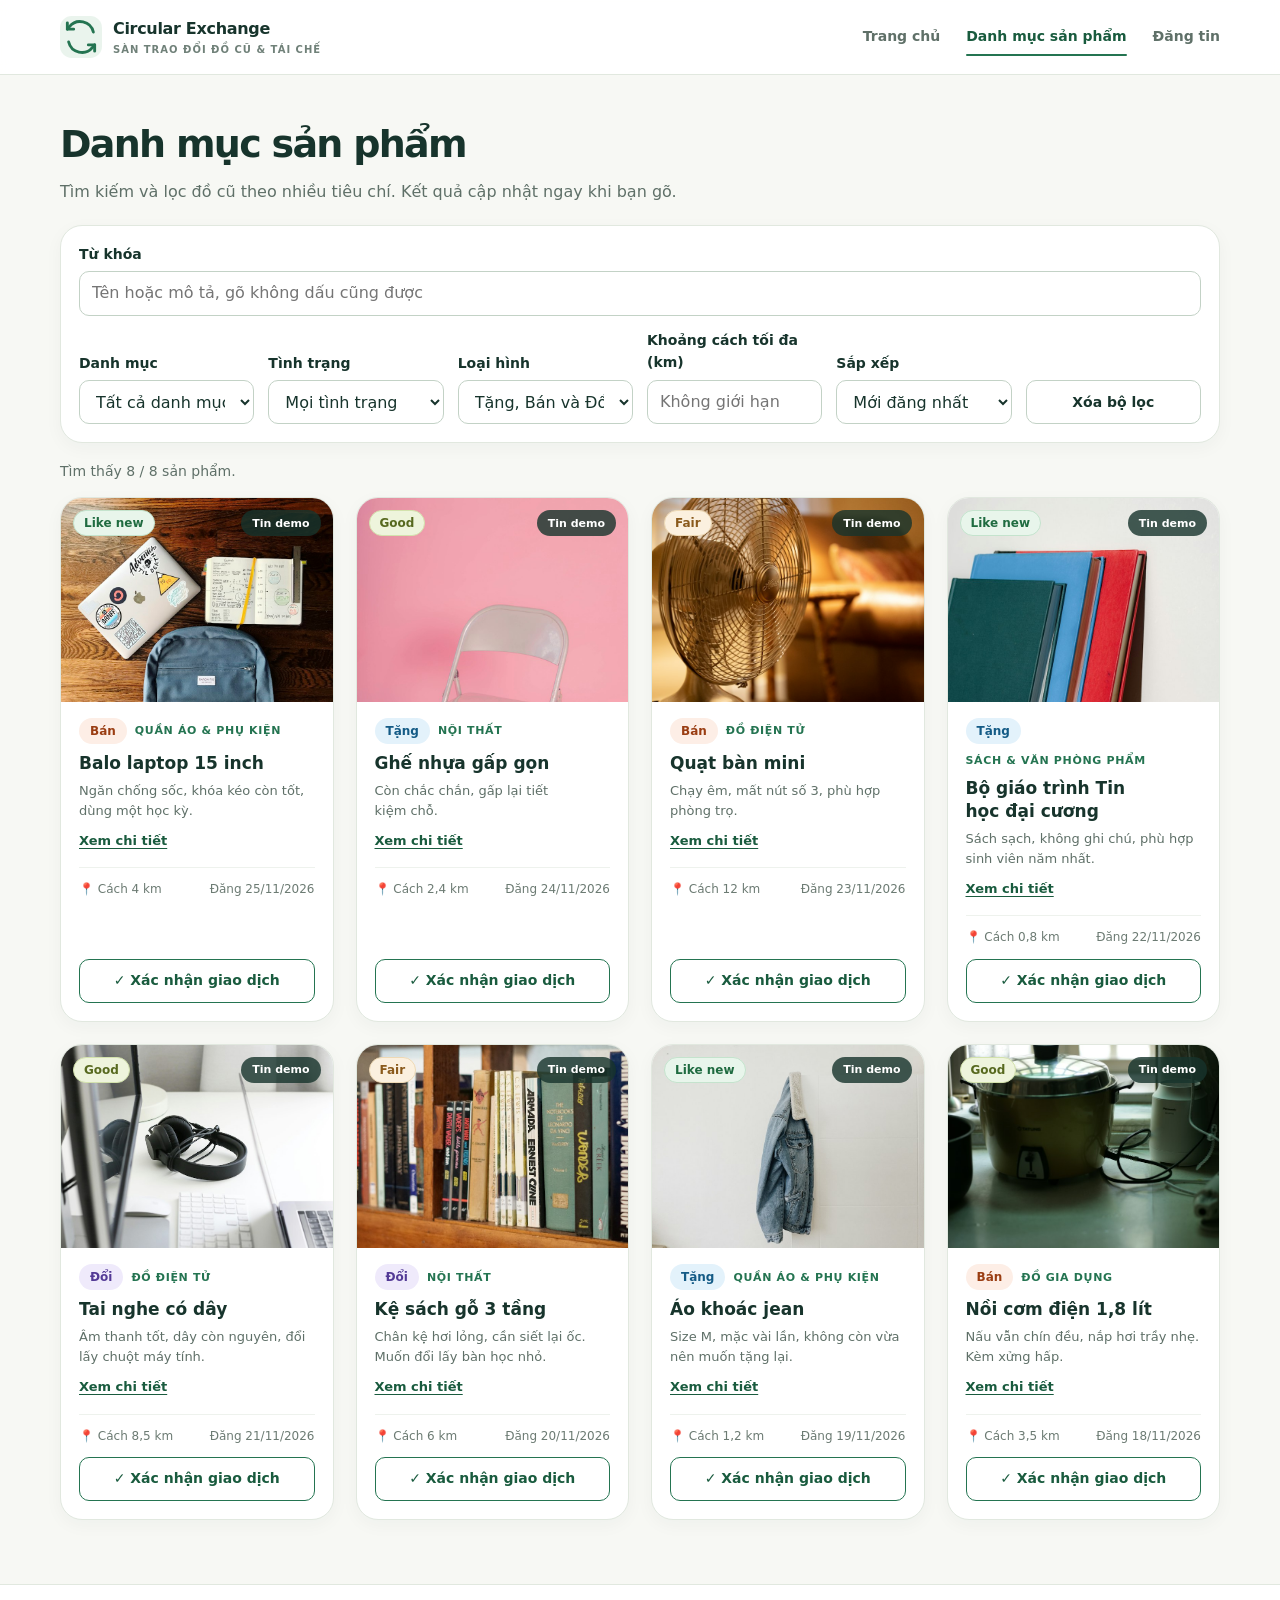
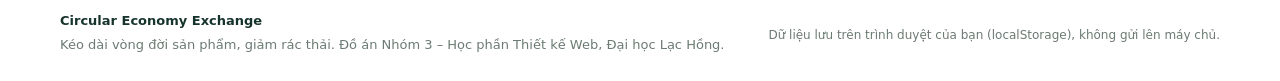
==== commit 66b5a891: "Hero có ảnh, thẻ danh mục có hình, hộp chi tiết món đồ, chuyển trang mượt - Hero: mảng ảnh sản phẩm " ====
--- a/category.html
+++ b/category.html
@@ -6,16 +6,16 @@
   <meta name="description" content="Tìm kiếm và lọc đồ cũ theo danh mục, tình trạng, loại hình trao đổi và khoảng cách.">
   <title>Danh mục sản phẩm | Circular Economy Exchange</title>
   <link rel="icon" href="./assets/images/logo.svg" type="image/svg+xml">
-  <link rel="stylesheet" href="./css/styles.css?v=20261127b">
-  <link rel="stylesheet" href="./css/layout.css?v=20261127b">
-  <link rel="stylesheet" href="./css/pages.css?v=20261127b">
-  <script defer src="./js/data.js?v=20261127b"></script>
-  <script defer src="./js/logic/filter.js?v=20261127b"></script>
-  <script defer src="./js/logic/listing.js?v=20261127b"></script>
-  <script defer src="./js/logic/waste.js?v=20261127b"></script>
-  <script defer src="./js/logic/store.js?v=20261127b"></script>
-  <script defer src="./js/ui/components.js?v=20261127b"></script>
-  <script defer src="./js/ui/category.js?v=20261127b"></script>
+  <link rel="stylesheet" href="./css/styles.css?v=20261127c">
+  <link rel="stylesheet" href="./css/layout.css?v=20261127c">
+  <link rel="stylesheet" href="./css/pages.css?v=20261127c">
+  <script defer src="./js/data.js?v=20261127c"></script>
+  <script defer src="./js/logic/filter.js?v=20261127c"></script>
+  <script defer src="./js/logic/listing.js?v=20261127c"></script>
+  <script defer src="./js/logic/waste.js?v=20261127c"></script>
+  <script defer src="./js/logic/store.js?v=20261127c"></script>
+  <script defer src="./js/ui/components.js?v=20261127c"></script>
+  <script defer src="./js/ui/category.js?v=20261127c"></script>
 </head>
 <body>
   <a class="skip-link" href="#main-content">Chuyển đến nội dung chính</a>
--- a/css/styles.css
+++ b/css/styles.css
@@ -647,3 +647,314 @@
     transform: none;
   }
 }
+
+/* =========================================================================
+   Nâng cấp lần 2: hero có ảnh, thẻ danh mục có hình, hộp chi tiết món đồ,
+   chuyển trang mượt.
+   ========================================================================= */
+
+/* ---------- Hero: mảng ảnh + thẻ tác động đè lên ---------- */
+
+.hero__visual {
+  position: relative;
+  display: flex;
+  min-width: 0;
+  flex-direction: column;
+}
+
+.hero__gallery {
+  display: grid;
+  grid-template-columns: 1.15fr 1fr;
+  grid-template-rows: repeat(2, 132px);
+  gap: 12px;
+}
+
+.hero__photo {
+  width: 100%;
+  height: 100%;
+  border-radius: 20px;
+  object-fit: cover;
+  box-shadow: 0 10px 28px rgba(25, 59, 43, 0.14);
+}
+
+.hero__photo--a {
+  grid-row: 1 / span 2;
+  transform: rotate(-1.5deg);
+}
+
+.hero__photo--b {
+  transform: rotate(1.2deg);
+}
+
+.hero__photo--c {
+  transform: rotate(-0.8deg);
+}
+
+.hero__visual .impact-card {
+  z-index: 1;
+  margin: -16px 18px 0;
+}
+
+/* ---------- Danh mục nổi bật: thẻ có hình ---------- */
+
+.chip-list:has(.category-tile) {
+  gap: 14px;
+}
+
+.chip.category-tile {
+  position: relative;
+  min-height: 0;
+  align-items: flex-start;
+  display: flex;
+  width: 176px;
+  height: 124px;
+  flex-direction: column;
+  justify-content: flex-end;
+  overflow: hidden;
+  border: 0;
+  border-radius: 18px;
+  background: linear-gradient(140deg, #2e7d4f, #1f5c3d);
+  padding: 12px 14px;
+  color: #fff;
+  box-shadow: var(--shadow-soft);
+  transition: transform 200ms ease, box-shadow 200ms ease;
+}
+
+.chip.category-tile:hover {
+  background: linear-gradient(140deg, #2e7d4f, #1f5c3d);
+  transform: translateY(-3px);
+  box-shadow: var(--shadow-card);
+}
+
+.category-tile__image {
+  position: absolute;
+  inset: 0;
+  width: 100%;
+  height: 100%;
+  object-fit: cover;
+  transition: transform 500ms cubic-bezier(0.2, 0.7, 0.2, 1);
+}
+
+.category-tile:hover .category-tile__image {
+  transform: scale(1.08);
+}
+
+.category-tile::after {
+  position: absolute;
+  inset: 0;
+  background: linear-gradient(to top, rgba(10, 30, 22, 0.82), rgba(10, 30, 22, 0.08) 68%);
+  content: "";
+}
+
+.category-tile__label,
+.category-tile__count {
+  position: relative;
+  z-index: 1;
+  text-shadow: 0 1px 6px rgba(0, 0, 0, 0.35);
+}
+
+.category-tile__label {
+  font-size: 14px;
+  font-weight: 750;
+  line-height: 1.25;
+}
+
+.category-tile__count {
+  font-size: 12px;
+  font-weight: 600;
+  opacity: 0.92;
+}
+
+/* ---------- Nút xem chi tiết trên thẻ ---------- */
+
+.product-card {
+  cursor: pointer;
+}
+
+.product-card__more {
+  align-self: flex-start;
+  margin: 8px 0 0;
+  border: 0;
+  background: none;
+  padding: 2px 0;
+  color: var(--color-primary-dark);
+  font: inherit;
+  font-size: 13px;
+  font-weight: 700;
+  text-decoration: underline;
+  text-underline-offset: 3px;
+  cursor: pointer;
+}
+
+.product-card__more:hover {
+  color: var(--color-primary);
+}
+
+/* ---------- Hộp chi tiết món đồ ---------- */
+
+body:has(dialog.detail[open]) {
+  overflow: hidden;
+}
+
+.detail {
+  width: min(560px, calc(100vw - 32px));
+  max-height: calc(100dvh - 32px);
+  overflow: auto;
+  border: 0;
+  border-radius: 24px;
+  background: var(--color-surface);
+  padding: 0;
+  color: var(--color-ink);
+  box-shadow: 0 30px 80px rgba(10, 30, 22, 0.35);
+}
+
+.detail::backdrop {
+  background: rgba(14, 36, 28, 0.55);
+  backdrop-filter: blur(3px);
+}
+
+.detail[open] {
+  animation: cee-pop 240ms cubic-bezier(0.2, 0.8, 0.2, 1);
+}
+
+@keyframes cee-pop {
+  from {
+    opacity: 0;
+    transform: translateY(14px) scale(0.97);
+  }
+  to {
+    opacity: 1;
+    transform: none;
+  }
+}
+
+.detail__media {
+  aspect-ratio: 16 / 10;
+}
+
+.detail__body {
+  padding: 18px 24px 24px;
+}
+
+.detail__title {
+  margin: 10px 0 6px;
+  font-size: 24px;
+  letter-spacing: -0.02em;
+  line-height: 1.2;
+}
+
+.detail__description {
+  margin: 0;
+  color: var(--color-muted);
+}
+
+.detail__facts {
+  display: grid;
+  grid-template-columns: repeat(2, minmax(0, 1fr));
+  gap: 12px 20px;
+  margin: 18px 0;
+}
+
+.detail__facts dt {
+  color: var(--color-muted);
+  font-size: 12px;
+  font-weight: 650;
+  letter-spacing: 0.04em;
+  text-transform: uppercase;
+}
+
+.detail__facts dd {
+  margin: 2px 0 0;
+  font-weight: 650;
+}
+
+.detail__note {
+  margin: 0 0 16px;
+  border-radius: var(--radius-sm);
+  background: var(--color-primary-soft);
+  padding: 9px 12px;
+  color: var(--color-primary-dark);
+  font-size: 13px;
+}
+
+.detail__footer {
+  display: flex;
+  align-items: stretch;
+  gap: 12px;
+}
+
+.detail__footer .product-card__action {
+  flex: 1;
+  margin-top: 0;
+}
+
+/* ---------- Chuyển trang mượt (Chrome/Edge/Safari mới; nơi khác bỏ qua) ---------- */
+
+@media (prefers-reduced-motion: no-preference) {
+  @view-transition {
+    navigation: auto;
+  }
+
+  .site-header {
+    view-transition-name: site-header;
+  }
+
+  ::view-transition-old(root) {
+    animation: 140ms ease both cee-fade-out;
+  }
+
+  ::view-transition-new(root) {
+    animation: 260ms ease both cee-fade-in;
+  }
+
+  @keyframes cee-fade-out {
+    to {
+      opacity: 0;
+    }
+  }
+
+  @keyframes cee-fade-in {
+    from {
+      opacity: 0;
+    }
+  }
+}
+
+@media (max-width: 820px) {
+  .hero__gallery {
+    grid-template-rows: repeat(2, 96px);
+  }
+
+  .hero__visual .impact-card {
+    margin: -14px 12px 0;
+  }
+}
+
+@media (max-width: 560px) {
+  .chip.category-tile {
+    width: calc(50% - 7px);
+    min-width: 140px;
+  }
+
+  .chip-list:has(.category-tile) > li {
+    display: contents;
+  }
+
+  .detail__facts {
+    grid-template-columns: minmax(0, 1fr);
+  }
+
+  .detail__footer {
+    flex-direction: column;
+  }
+}
+
+@media (prefers-reduced-motion: reduce) {
+  .detail[open] {
+    animation: none;
+  }
+
+  .category-tile:hover .category-tile__image {
+    transform: none;
+  }
+}
